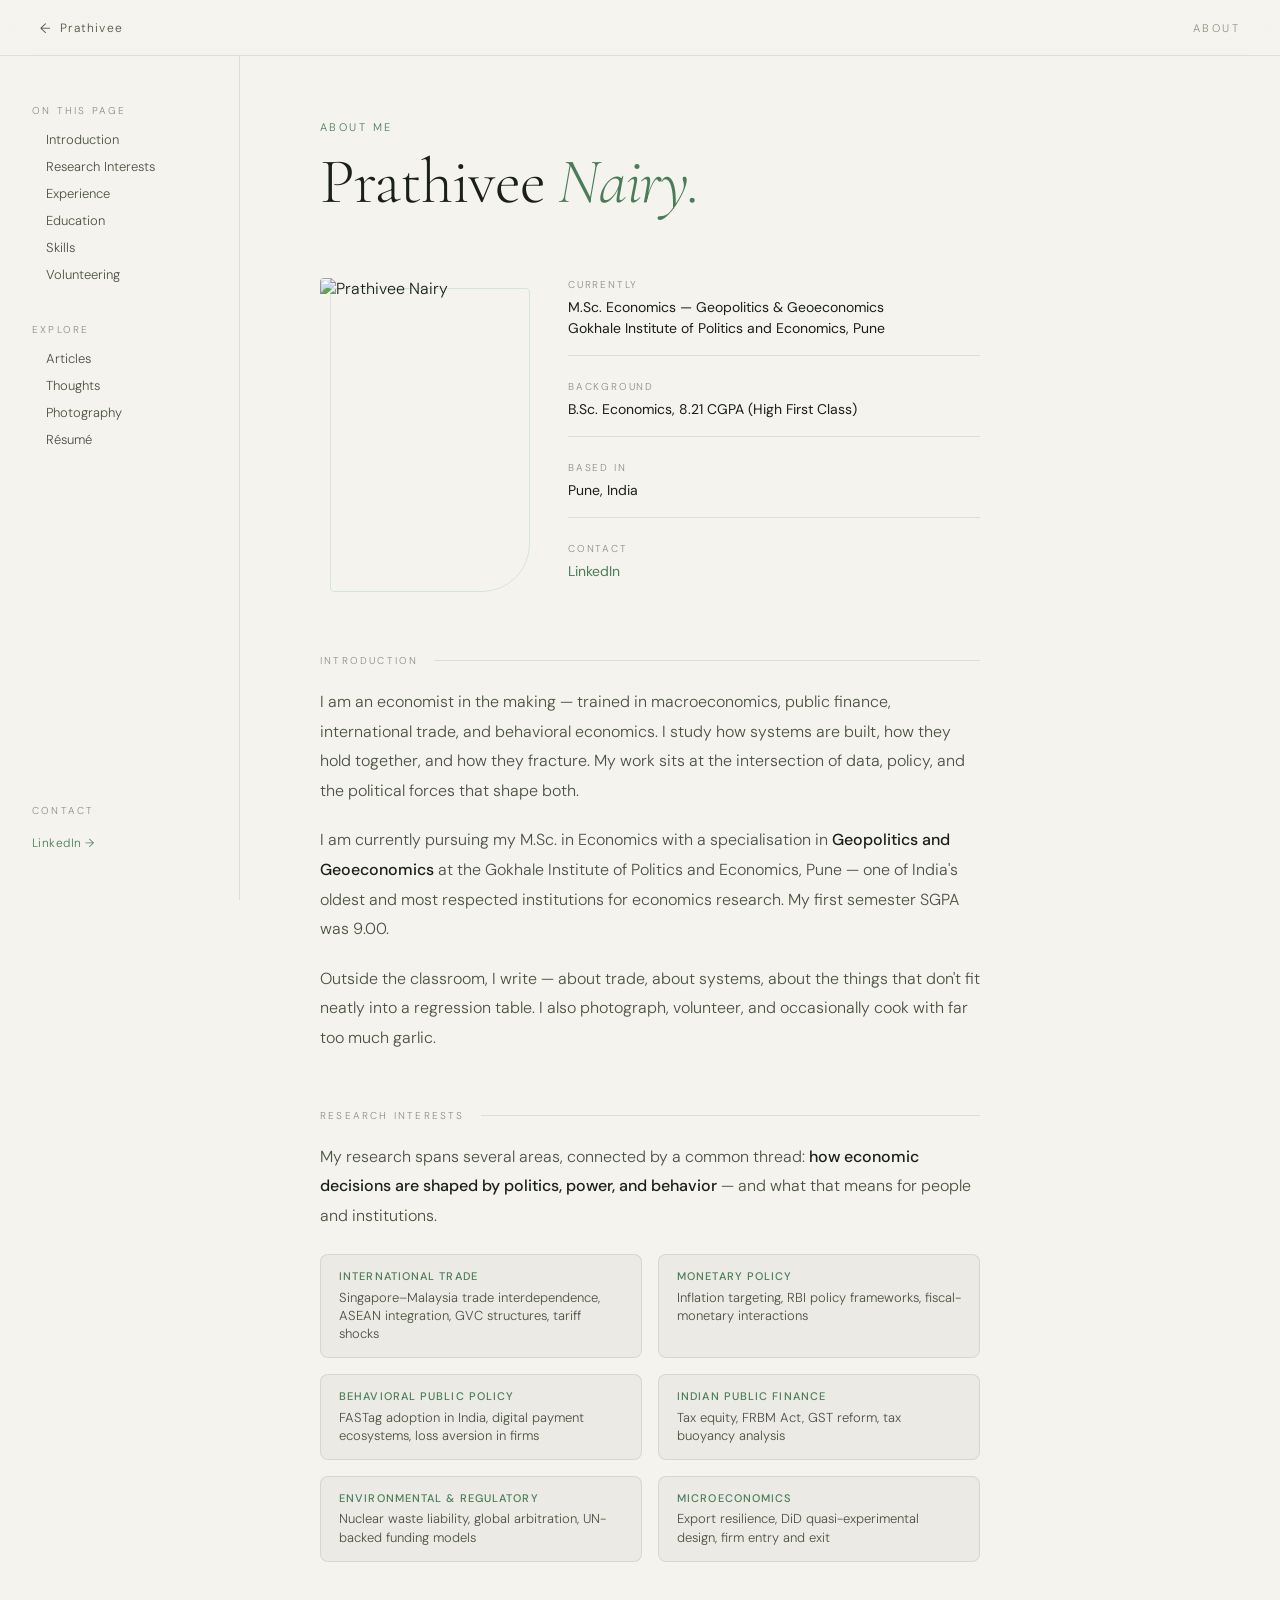
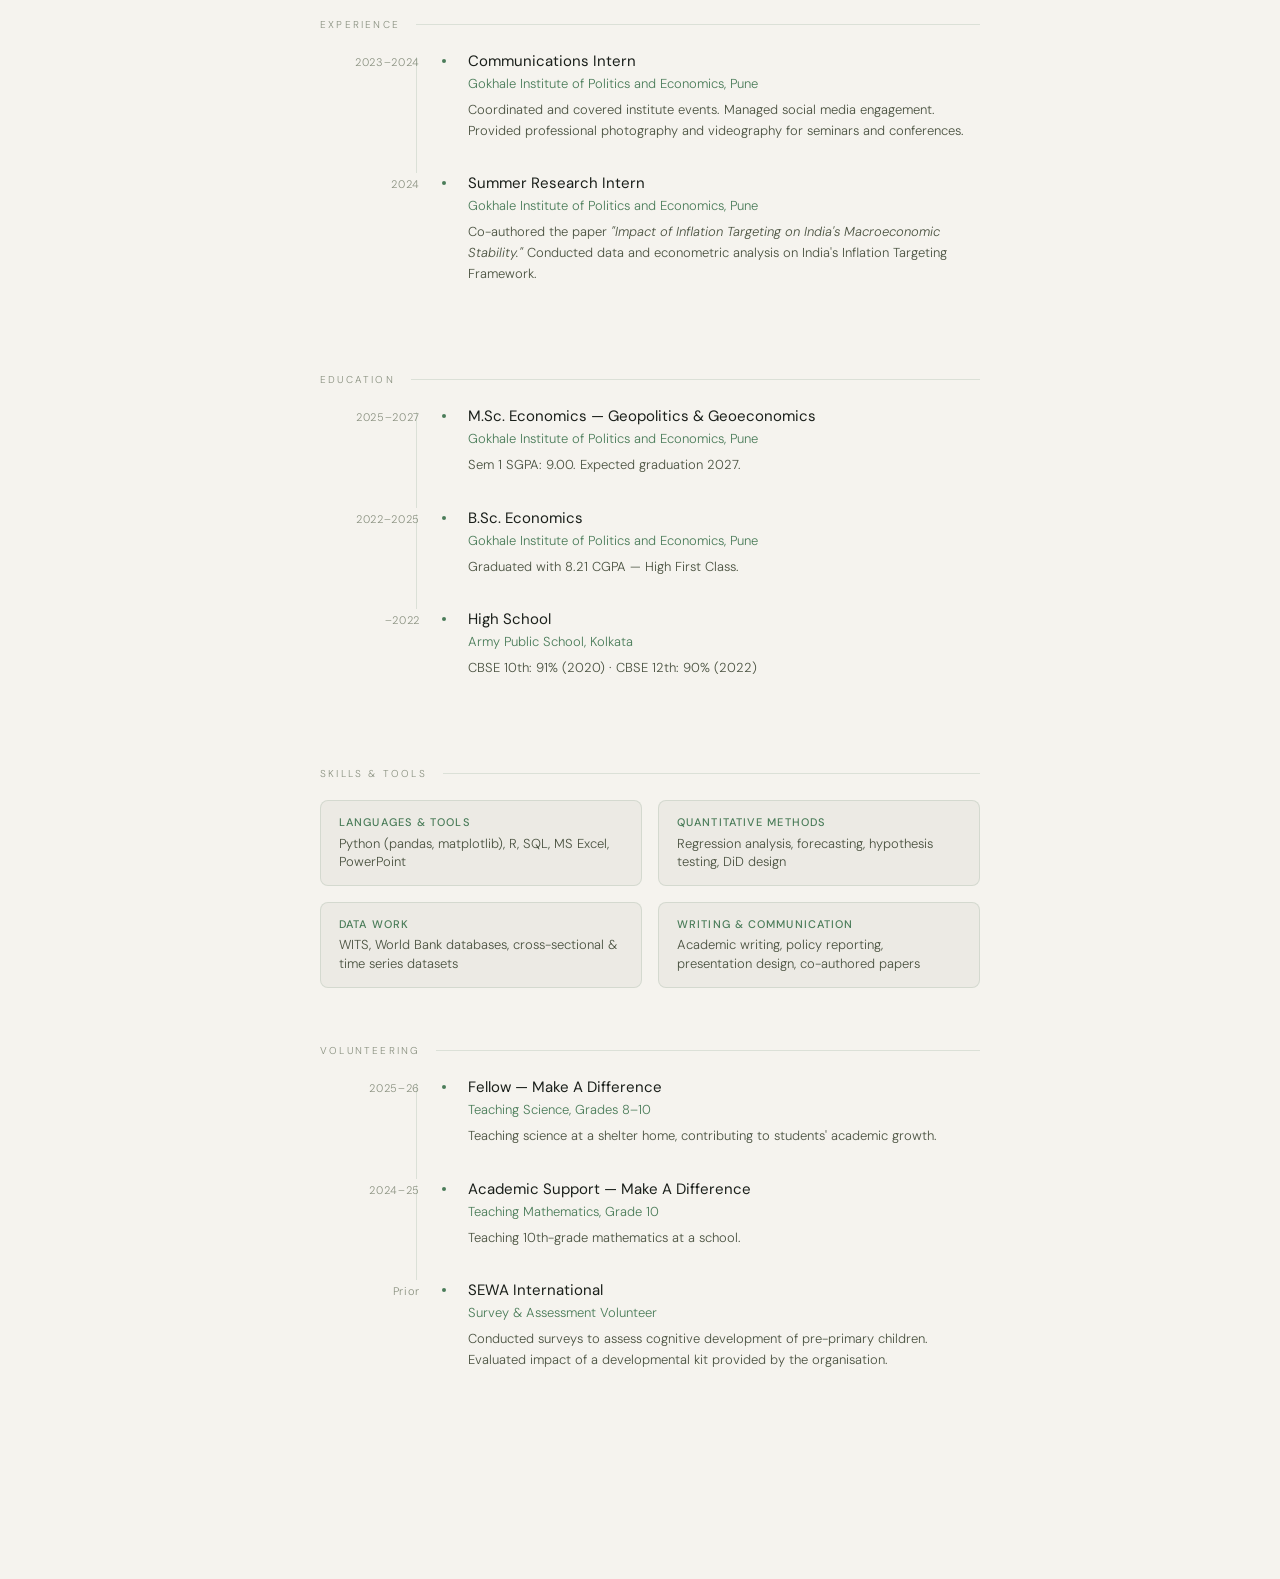
==== about.html @ f4cf57cb "Rename about to about.html" ====
<!DOCTYPE html>
<html lang="en">
<head>
  <meta charset="UTF-8" />
  <meta name="viewport" content="width=device-width, initial-scale=1.0" />
  <title>About — Prathivee</title>
  <meta name="description" content="About Prathivee Nairy — economist, researcher, and writer based in Pune." />

  <link rel="preconnect" href="https://fonts.googleapis.com" />
  <link rel="preconnect" href="https://fonts.gstatic.com" crossorigin />
  <link href="https://fonts.googleapis.com/css2?family=Cormorant+Garamond:ital,wght@0,300;0,400;0,600;1,300;1,400&family=DM+Sans:wght@300;400;500&display=swap" rel="stylesheet" />

  <style>
    *, *::before, *::after { margin: 0; padding: 0; box-sizing: border-box; }
    html { font-size: 16px; scroll-behavior: smooth; }

    :root {
      /* Page palette — light, readable */
      --bg:           #f5f3ee;
      --surface:      #eceae4;
      --text-primary: #1a1f1a;
      --text-secondary: #4a5240;
      --text-tertiary:  #8a9180;
      /* Green accents from homepage */
      --green-muted:  #4a7c59;
      --green-bright: #6aad80;
      --green-dim:    #d4e4da;
      --border:       rgba(74,124,89,0.15);
      --ease: cubic-bezier(0.25, 0.46, 0.45, 0.94);
    }

    body {
      background: var(--bg);
      color: var(--text-primary);
      font-family: 'DM Sans', sans-serif;
      font-weight: 300;
      min-height: 100vh;
      -webkit-font-smoothing: antialiased;
    }

    /* ── TOP BAR ── */
    .topbar {
      position: fixed;
      top: 0; left: 0; right: 0;
      z-index: 100;
      height: 56px;
      background: rgba(245, 243, 238, 0.92);
      backdrop-filter: blur(12px);
      border-bottom: 1px solid var(--border);
      display: flex;
      align-items: center;
      justify-content: space-between;
      padding: 0 40px;
    }
    .topbar-back {
      font-size: 12px;
      letter-spacing: 0.1em;
      color: var(--text-secondary);
      text-decoration: none;
      display: flex;
      align-items: center;
      gap: 8px;
      transition: color 0.2s ease;
    }
    .topbar-back:hover { color: var(--green-muted); }
    .topbar-back::before { content: '←'; font-size: 14px; }

    .topbar-section {
      font-size: 11px;
      letter-spacing: 0.22em;
      text-transform: uppercase;
      color: var(--text-tertiary);
    }

    /* ── LAYOUT ── */
    .page-layout {
      display: grid;
      grid-template-columns: 240px 1fr;
      min-height: 100vh;
      padding-top: 56px;
    }

    /* ── SIDEBAR ── */
    .sidebar {
      position: sticky;
      top: 56px;
      height: calc(100vh - 56px);
      overflow-y: auto;
      border-right: 1px solid var(--border);
      padding: 48px 32px;
      display: flex;
      flex-direction: column;
      gap: 40px;
    }

    .sidebar-group-label {
      font-size: 10px;
      letter-spacing: 0.22em;
      text-transform: uppercase;
      color: var(--text-tertiary);
      margin-bottom: 14px;
    }

    .sidebar-links {
      list-style: none;
      display: flex;
      flex-direction: column;
      gap: 10px;
    }
    .sidebar-links a {
      font-size: 13px;
      font-weight: 300;
      color: var(--text-secondary);
      text-decoration: none;
      padding-left: 12px;
      border-left: 2px solid transparent;
      transition: color 0.2s ease, border-color 0.2s ease;
      display: block;
    }
    .sidebar-links a:hover,
    .sidebar-links a.active {
      color: var(--green-muted);
      border-left-color: var(--green-muted);
    }

    .sidebar-contact {
      margin-top: auto;
    }
    .sidebar-contact a {
      font-size: 12px;
      color: var(--green-muted);
      text-decoration: none;
      letter-spacing: 0.04em;
      transition: opacity 0.2s ease;
    }
    .sidebar-contact a:hover { opacity: 0.7; }

    /* ── MAIN CONTENT ── */
    .main-content {
      padding: 64px 80px 120px;
      max-width: 820px;
    }

    /* ── PAGE HEADER ── */
    .page-header {
      margin-bottom: 64px;
      opacity: 0;
      animation: fadeUp 0.7s var(--ease) 0.1s forwards;
    }
    .page-header-label {
      font-size: 11px;
      letter-spacing: 0.22em;
      text-transform: uppercase;
      color: var(--green-muted);
      margin-bottom: 16px;
    }
    .page-header h1 {
      font-family: 'Cormorant Garamond', serif;
      font-size: clamp(40px, 5vw, 64px);
      font-weight: 300;
      line-height: 1.0;
      letter-spacing: -0.02em;
      color: var(--text-primary);
    }
    .page-header h1 em {
      font-style: italic;
      color: var(--green-muted);
    }

    /* ── ABOUT INTRO ROW ── */
    .about-intro {
      display: grid;
      grid-template-columns: 200px 1fr;
      gap: 48px;
      margin-bottom: 72px;
      opacity: 0;
      animation: fadeUp 0.7s var(--ease) 0.25s forwards;
    }

    .about-photo {
      position: relative;
    }
    .about-photo img {
      width: 100%;
      aspect-ratio: 3/4;
      object-fit: cover;
      object-position: center top;
      border-radius: 4px 4px 48px 4px;
      filter: grayscale(10%);
      display: block;
    }
    .about-photo::after {
      content: '';
      position: absolute;
      top: 10px; left: 10px; right: -10px; bottom: -10px;
      border: 1px solid var(--green-dim);
      border-radius: 4px 4px 48px 4px;
      z-index: -1;
    }

    .about-quick {
      display: flex;
      flex-direction: column;
      justify-content: center;
      gap: 24px;
    }

    .quick-fact {
      border-bottom: 1px solid var(--border);
      padding-bottom: 16px;
    }
    .quick-fact:last-child { border-bottom: none; padding-bottom: 0; }
    .quick-fact-label {
      font-size: 10px;
      letter-spacing: 0.18em;
      text-transform: uppercase;
      color: var(--text-tertiary);
      margin-bottom: 6px;
    }
    .quick-fact-value {
      font-size: 14px;
      font-weight: 400;
      color: var(--text-primary);
      line-height: 1.5;
    }
    .quick-fact-value a {
      color: var(--green-muted);
      text-decoration: none;
    }
    .quick-fact-value a:hover { text-decoration: underline; }

    /* ── BIO SECTIONS ── */
    .bio-section {
      margin-bottom: 56px;
      opacity: 0;
      animation: fadeUp 0.7s var(--ease) 0.4s forwards;
    }
    .bio-section + .bio-section {
      animation-delay: 0.55s;
    }
    .bio-section:nth-child(4) { animation-delay: 0.7s; }

    .bio-section-label {
      font-size: 10px;
      letter-spacing: 0.22em;
      text-transform: uppercase;
      color: var(--text-tertiary);
      margin-bottom: 20px;
      display: flex;
      align-items: center;
      gap: 16px;
    }
    .bio-section-label::after {
      content: '';
      flex: 1;
      height: 1px;
      background: var(--border);
    }

    .bio-text {
      font-size: 16px;
      font-weight: 300;
      line-height: 1.85;
      color: var(--text-secondary);
    }
    .bio-text p + p { margin-top: 20px; }
    .bio-text strong {
      font-weight: 500;
      color: var(--text-primary);
    }

    /* ── SKILLS GRID ── */
    .skills-grid {
      display: grid;
      grid-template-columns: 1fr 1fr;
      gap: 16px;
      margin-top: 8px;
    }
    .skill-tag {
      background: var(--surface);
      border: 1px solid var(--border);
      border-radius: 8px;
      padding: 14px 18px;
      font-size: 13px;
      color: var(--text-secondary);
      line-height: 1.4;
    }
    .skill-tag strong {
      display: block;
      font-size: 11px;
      letter-spacing: 0.1em;
      text-transform: uppercase;
      color: var(--green-muted);
      margin-bottom: 4px;
      font-weight: 500;
    }

    /* ── TIMELINE (Education / Experience) ── */
    .timeline {
      display: flex;
      flex-direction: column;
      gap: 0;
      margin-top: 8px;
    }
    .timeline-item {
      display: grid;
      grid-template-columns: 100px 1fr;
      gap: 24px;
      padding-bottom: 32px;
      position: relative;
    }
    .timeline-item::before {
      content: '';
      position: absolute;
      left: 96px;
      top: 6px;
      bottom: 0;
      width: 1px;
      background: var(--border);
    }
    .timeline-item:last-child::before { display: none; }

    .timeline-date {
      font-size: 11px;
      letter-spacing: 0.06em;
      color: var(--text-tertiary);
      padding-top: 4px;
      text-align: right;
    }
    .timeline-body { padding-left: 24px; position: relative; }
    .timeline-body::before {
      content: '';
      position: absolute;
      left: -4px; top: 6px;
      width: 8px; height: 8px;
      border-radius: 50%;
      background: var(--green-muted);
      border: 2px solid var(--bg);
    }

    .timeline-title {
      font-size: 15px;
      font-weight: 400;
      color: var(--text-primary);
      margin-bottom: 4px;
    }
    .timeline-subtitle {
      font-size: 13px;
      color: var(--green-muted);
      margin-bottom: 8px;
    }
    .timeline-desc {
      font-size: 13px;
      color: var(--text-secondary);
      line-height: 1.6;
    }

    /* ── ANIMATIONS ── */
    @keyframes fadeUp {
      from { opacity: 0; transform: translateY(16px); }
      to   { opacity: 1; transform: translateY(0); }
    }

    /* ── RESPONSIVE ── */
    @media (max-width: 900px) {
      .page-layout { grid-template-columns: 1fr; }
      .sidebar {
        position: static;
        height: auto;
        border-right: none;
        border-bottom: 1px solid var(--border);
        padding: 24px;
        flex-direction: row;
        flex-wrap: wrap;
        gap: 16px;
      }
      .sidebar-contact { margin-top: 0; }
      .main-content { padding: 40px 24px 80px; }
      .about-intro { grid-template-columns: 1fr; }
      .about-photo { max-width: 200px; }
      .skills-grid { grid-template-columns: 1fr; }
    }
  </style>
</head>
<body>

  <!-- TOP BAR -->
  <nav class="topbar">
    <a class="topbar-back" href="index.html">Prathivee</a>
    <span class="topbar-section">About</span>
  </nav>

  <div class="page-layout">

    <!-- SIDEBAR -->
    <aside class="sidebar">
      <div>
        <p class="sidebar-group-label">On this page</p>
        <ul class="sidebar-links">
          <li><a href="#intro" class="active">Introduction</a></li>
          <li><a href="#research">Research Interests</a></li>
          <li><a href="#experience">Experience</a></li>
          <li><a href="#education">Education</a></li>
          <li><a href="#skills">Skills</a></li>
          <li><a href="#volunteer">Volunteering</a></li>
        </ul>
      </div>
      <div>
        <p class="sidebar-group-label">Explore</p>
        <ul class="sidebar-links">
          <li><a href="articles.html">Articles</a></li>
          <li><a href="thoughts.html">Thoughts</a></li>
          <li><a href="photography.html">Photography</a></li>
          <li><a href="resume.html">Résumé</a></li>
        </ul>
      </div>
      <div class="sidebar-contact">
        <p class="sidebar-group-label">Contact</p>
        <a href="https://www.linkedin.com/in/prathivee/" target="_blank" rel="noopener">LinkedIn →</a>
      </div>
    </aside>

    <!-- MAIN -->
    <main class="main-content">

      <!-- HEADER -->
      <header class="page-header" id="intro">
        <p class="page-header-label">About Me</p>
        <h1>Prathivee <em>Nairy.</em></h1>
      </header>

      <!-- PHOTO + QUICK FACTS -->
      <div class="about-intro">
        <div class="about-photo">
          <img src="prathivee-1.jpg" alt="Prathivee Nairy" />
        </div>
        <div class="about-quick">
          <div class="quick-fact">
            <p class="quick-fact-label">Currently</p>
            <p class="quick-fact-value">M.Sc. Economics — Geopolitics & Geoeconomics<br>Gokhale Institute of Politics and Economics, Pune</p>
          </div>
          <div class="quick-fact">
            <p class="quick-fact-label">Background</p>
            <p class="quick-fact-value">B.Sc. Economics, 8.21 CGPA (High First Class)</p>
          </div>
          <div class="quick-fact">
            <p class="quick-fact-label">Based in</p>
            <p class="quick-fact-value">Pune, India</p>
          </div>
          <div class="quick-fact">
            <p class="quick-fact-label">Contact</p>
            <p class="quick-fact-value"><a href="https://www.linkedin.com/in/prathivee/" target="_blank" rel="noopener">LinkedIn</a></p>
          </div>
        </div>
      </div>

      <!-- BIO -->
      <section class="bio-section">
        <p class="bio-section-label">Introduction</p>
        <div class="bio-text">
          <p>
            I am an economist in the making — trained in macroeconomics, public finance, 
            international trade, and behavioral economics. I study how systems are built, 
            how they hold together, and how they fracture. My work sits at the intersection 
            of data, policy, and the political forces that shape both.
          </p>
          <p>
            I am currently pursuing my M.Sc. in Economics with a specialisation in 
            <strong>Geopolitics and Geoeconomics</strong> at the Gokhale Institute of 
            Politics and Economics, Pune — one of India's oldest and most respected 
            institutions for economics research. My first semester SGPA was 9.00.
          </p>
          <p>
            Outside the classroom, I write — about trade, about systems, about the things 
            that don't fit neatly into a regression table. I also photograph, volunteer, 
            and occasionally cook with far too much garlic.
          </p>
        </div>
      </section>

      <!-- RESEARCH INTERESTS -->
      <section class="bio-section" id="research">
        <p class="bio-section-label">Research Interests</p>
        <div class="bio-text">
          <p>
            My research spans several areas, connected by a common thread: 
            <strong>how economic decisions are shaped by politics, power, and behavior</strong> 
            — and what that means for people and institutions.
          </p>
        </div>
        <div class="skills-grid" style="margin-top: 24px;">
          <div class="skill-tag"><strong>International Trade</strong>Singapore–Malaysia trade interdependence, ASEAN integration, GVC structures, tariff shocks</div>
          <div class="skill-tag"><strong>Monetary Policy</strong>Inflation targeting, RBI policy frameworks, fiscal-monetary interactions</div>
          <div class="skill-tag"><strong>Behavioral Public Policy</strong>FASTag adoption in India, digital payment ecosystems, loss aversion in firms</div>
          <div class="skill-tag"><strong>Indian Public Finance</strong>Tax equity, FRBM Act, GST reform, tax buoyancy analysis</div>
          <div class="skill-tag"><strong>Environmental & Regulatory</strong>Nuclear waste liability, global arbitration, UN-backed funding models</div>
          <div class="skill-tag"><strong>Microeconomics</strong>Export resilience, DiD quasi-experimental design, firm entry and exit</div>
        </div>
      </section>

      <!-- EXPERIENCE -->
      <section class="bio-section" id="experience">
        <p class="bio-section-label">Experience</p>
        <div class="timeline">
          <div class="timeline-item">
            <span class="timeline-date">2023–2024</span>
            <div class="timeline-body">
              <p class="timeline-title">Communications Intern</p>
              <p class="timeline-subtitle">Gokhale Institute of Politics and Economics, Pune</p>
              <p class="timeline-desc">Coordinated and covered institute events. Managed social media engagement. Provided professional photography and videography for seminars and conferences.</p>
            </div>
          </div>
          <div class="timeline-item">
            <span class="timeline-date">2024</span>
            <div class="timeline-body">
              <p class="timeline-title">Summer Research Intern</p>
              <p class="timeline-subtitle">Gokhale Institute of Politics and Economics, Pune</p>
              <p class="timeline-desc">Co-authored the paper <em>"Impact of Inflation Targeting on India's Macroeconomic Stability."</em> Conducted data and econometric analysis on India's Inflation Targeting Framework.</p>
            </div>
          </div>
        </div>
      </section>

      <!-- EDUCATION -->
      <section class="bio-section" id="education">
        <p class="bio-section-label">Education</p>
        <div class="timeline">
          <div class="timeline-item">
            <span class="timeline-date">2025–2027</span>
            <div class="timeline-body">
              <p class="timeline-title">M.Sc. Economics — Geopolitics & Geoeconomics</p>
              <p class="timeline-subtitle">Gokhale Institute of Politics and Economics, Pune</p>
              <p class="timeline-desc">Sem 1 SGPA: 9.00. Expected graduation 2027.</p>
            </div>
          </div>
          <div class="timeline-item">
            <span class="timeline-date">2022–2025</span>
            <div class="timeline-body">
              <p class="timeline-title">B.Sc. Economics</p>
              <p class="timeline-subtitle">Gokhale Institute of Politics and Economics, Pune</p>
              <p class="timeline-desc">Graduated with 8.21 CGPA — High First Class.</p>
            </div>
          </div>
          <div class="timeline-item">
            <span class="timeline-date">–2022</span>
            <div class="timeline-body">
              <p class="timeline-title">High School</p>
              <p class="timeline-subtitle">Army Public School, Kolkata</p>
              <p class="timeline-desc">CBSE 10th: 91% (2020) · CBSE 12th: 90% (2022)</p>
            </div>
          </div>
        </div>
      </section>

      <!-- SKILLS -->
      <section class="bio-section" id="skills">
        <p class="bio-section-label">Skills & Tools</p>
        <div class="skills-grid">
          <div class="skill-tag"><strong>Languages & Tools</strong>Python (pandas, matplotlib), R, SQL, MS Excel, PowerPoint</div>
          <div class="skill-tag"><strong>Quantitative Methods</strong>Regression analysis, forecasting, hypothesis testing, DiD design</div>
          <div class="skill-tag"><strong>Data Work</strong>WITS, World Bank databases, cross-sectional & time series datasets</div>
          <div class="skill-tag"><strong>Writing & Communication</strong>Academic writing, policy reporting, presentation design, co-authored papers</div>
        </div>
      </section>

      <!-- VOLUNTEER -->
      <section class="bio-section" id="volunteer">
        <p class="bio-section-label">Volunteering</p>
        <div class="timeline">
          <div class="timeline-item">
            <span class="timeline-date">2025–26</span>
            <div class="timeline-body">
              <p class="timeline-title">Fellow — Make A Difference</p>
              <p class="timeline-subtitle">Teaching Science, Grades 8–10</p>
              <p class="timeline-desc">Teaching science at a shelter home, contributing to students' academic growth.</p>
            </div>
          </div>
          <div class="timeline-item">
            <span class="timeline-date">2024–25</span>
            <div class="timeline-body">
              <p class="timeline-title">Academic Support — Make A Difference</p>
              <p class="timeline-subtitle">Teaching Mathematics, Grade 10</p>
              <p class="timeline-desc">Teaching 10th-grade mathematics at a school.</p>
            </div>
          </div>
          <div class="timeline-item">
            <span class="timeline-date">Prior</span>
            <div class="timeline-body">
              <p class="timeline-title">SEWA International</p>
              <p class="timeline-subtitle">Survey & Assessment Volunteer</p>
              <p class="timeline-desc">Conducted surveys to assess cognitive development of pre-primary children. Evaluated impact of a developmental kit provided by the organisation.</p>
            </div>
          </div>
        </div>
      </section>

    </main>
  </div>

  <script>
    // Sidebar active link on scroll
    const sections = document.querySelectorAll('[id]');
    const links = document.querySelectorAll('.sidebar-links a');
    window.addEventListener('scroll', () => {
      let current = '';
      sections.forEach(s => {
        if (window.scrollY >= s.offsetTop - 80) current = s.id;
      });
      links.forEach(a => {
        a.classList.remove('active');
        if (a.getAttribute('href') === '#' + current) a.classList.add('active');
      });
    }, { passive: true });
  </script>

</body>
</html>
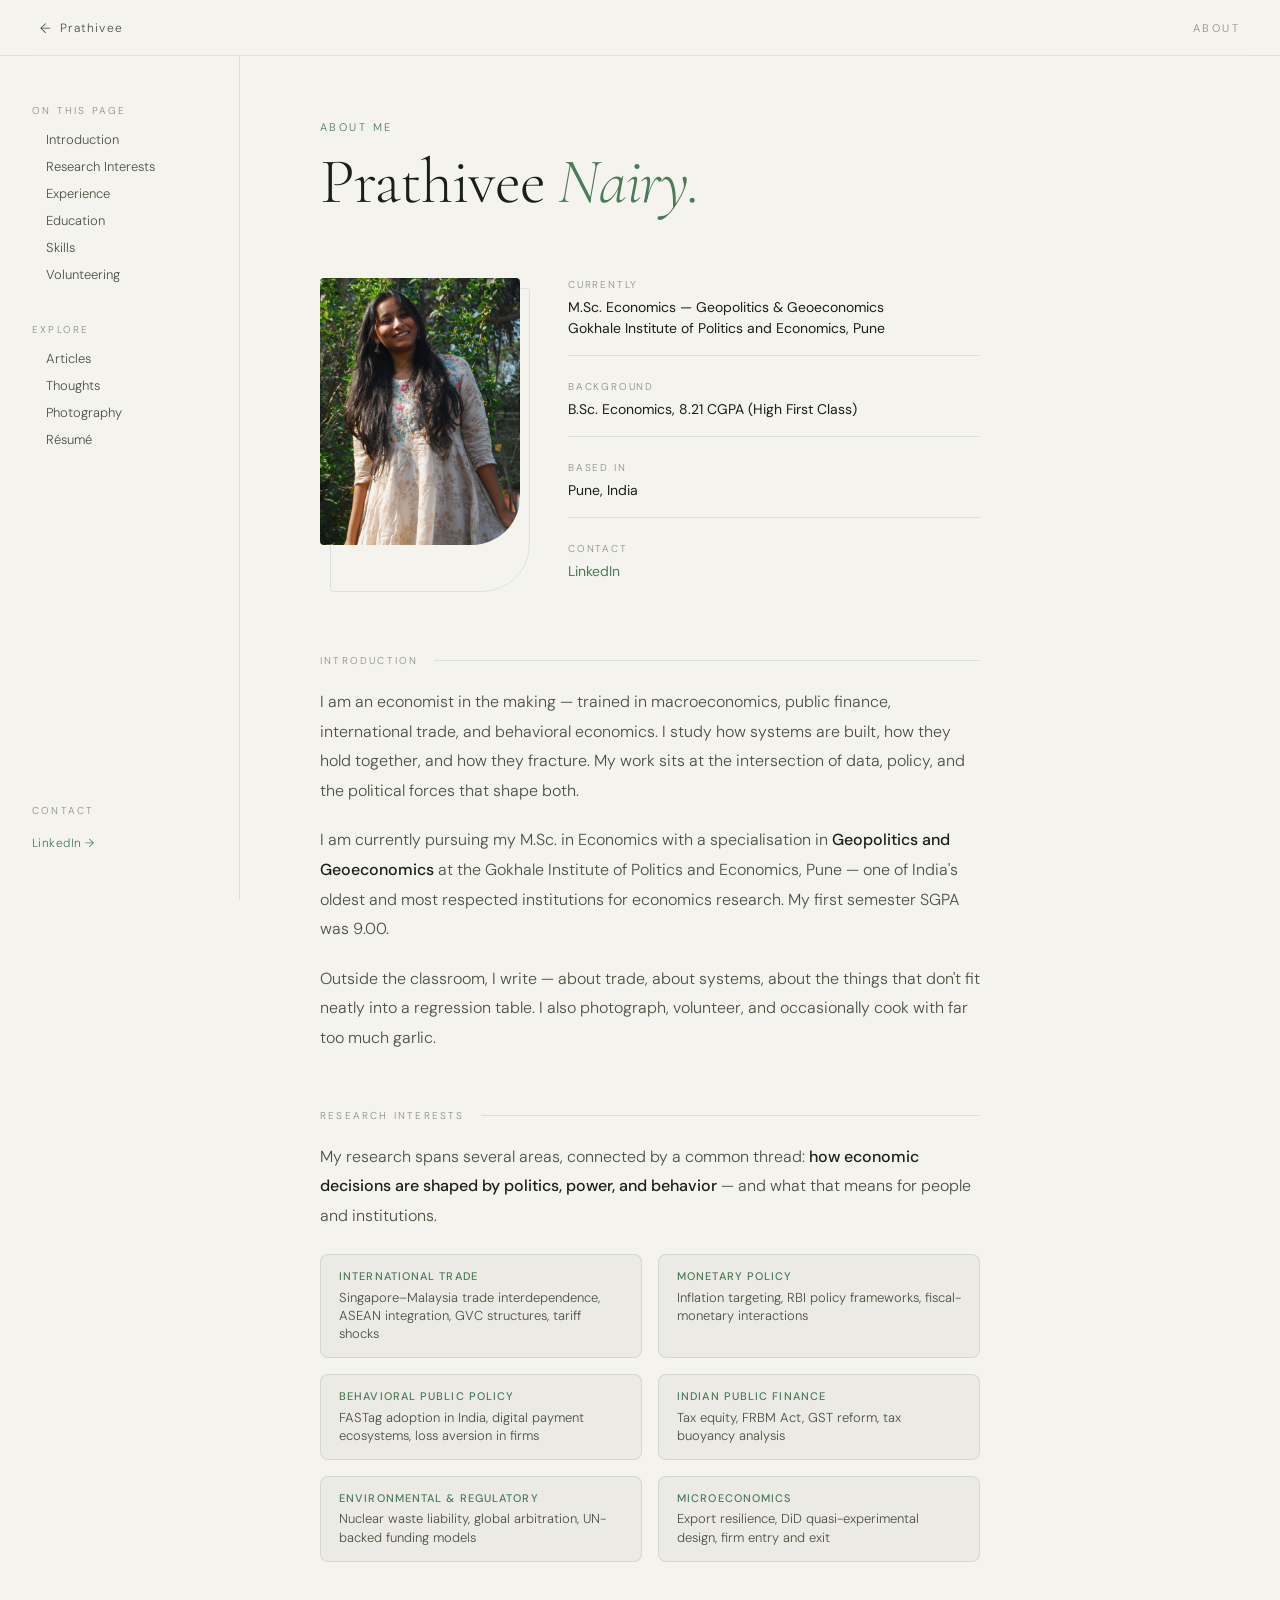
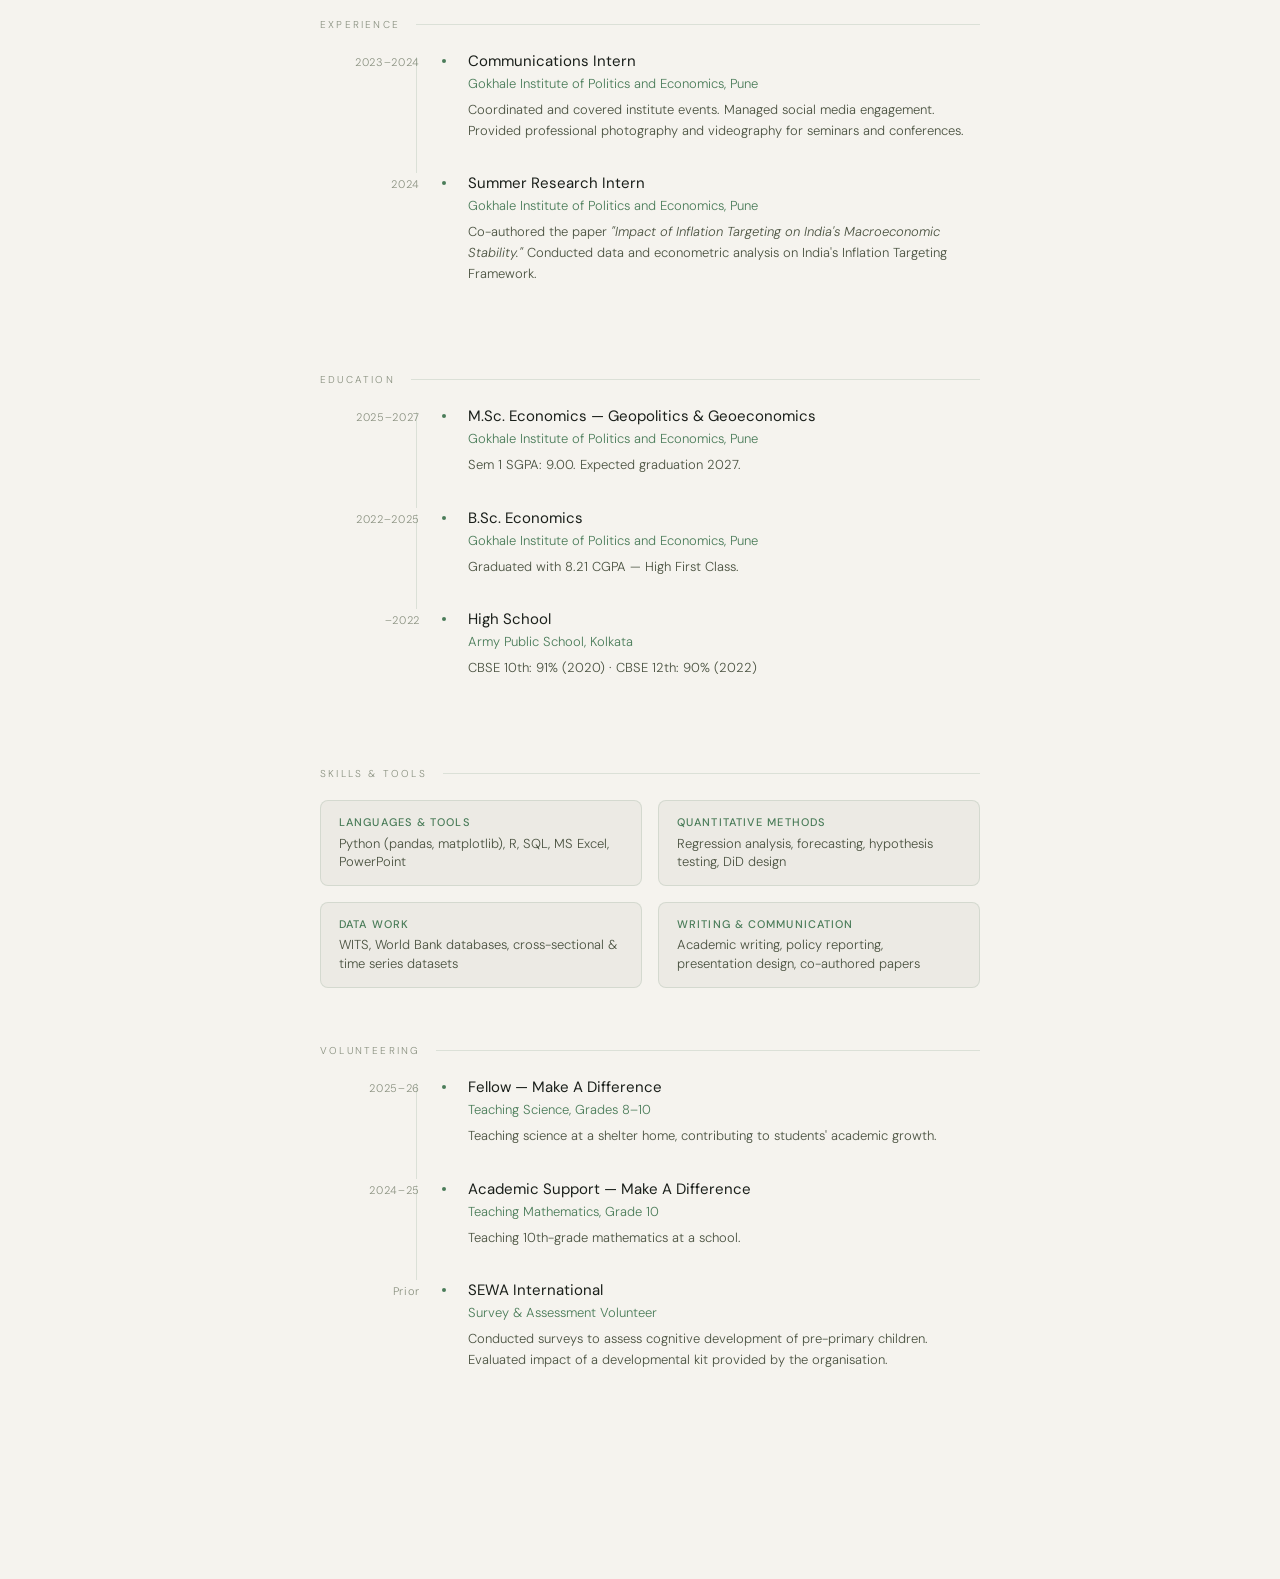
==== commit 8507ae03: "Update about.html" ====
--- a/about.html
+++ b/about.html
@@ -432,7 +432,7 @@
       <!-- PHOTO + QUICK FACTS -->
       <div class="about-intro">
         <div class="about-photo">
-          <img src="prathivee-1.jpg" alt="Prathivee Nairy" />
+          <img src="images/profile/prathivee-1.jpg.JPG" alt="Prathivee Nairy" />
         </div>
         <div class="about-quick">
           <div class="quick-fact">
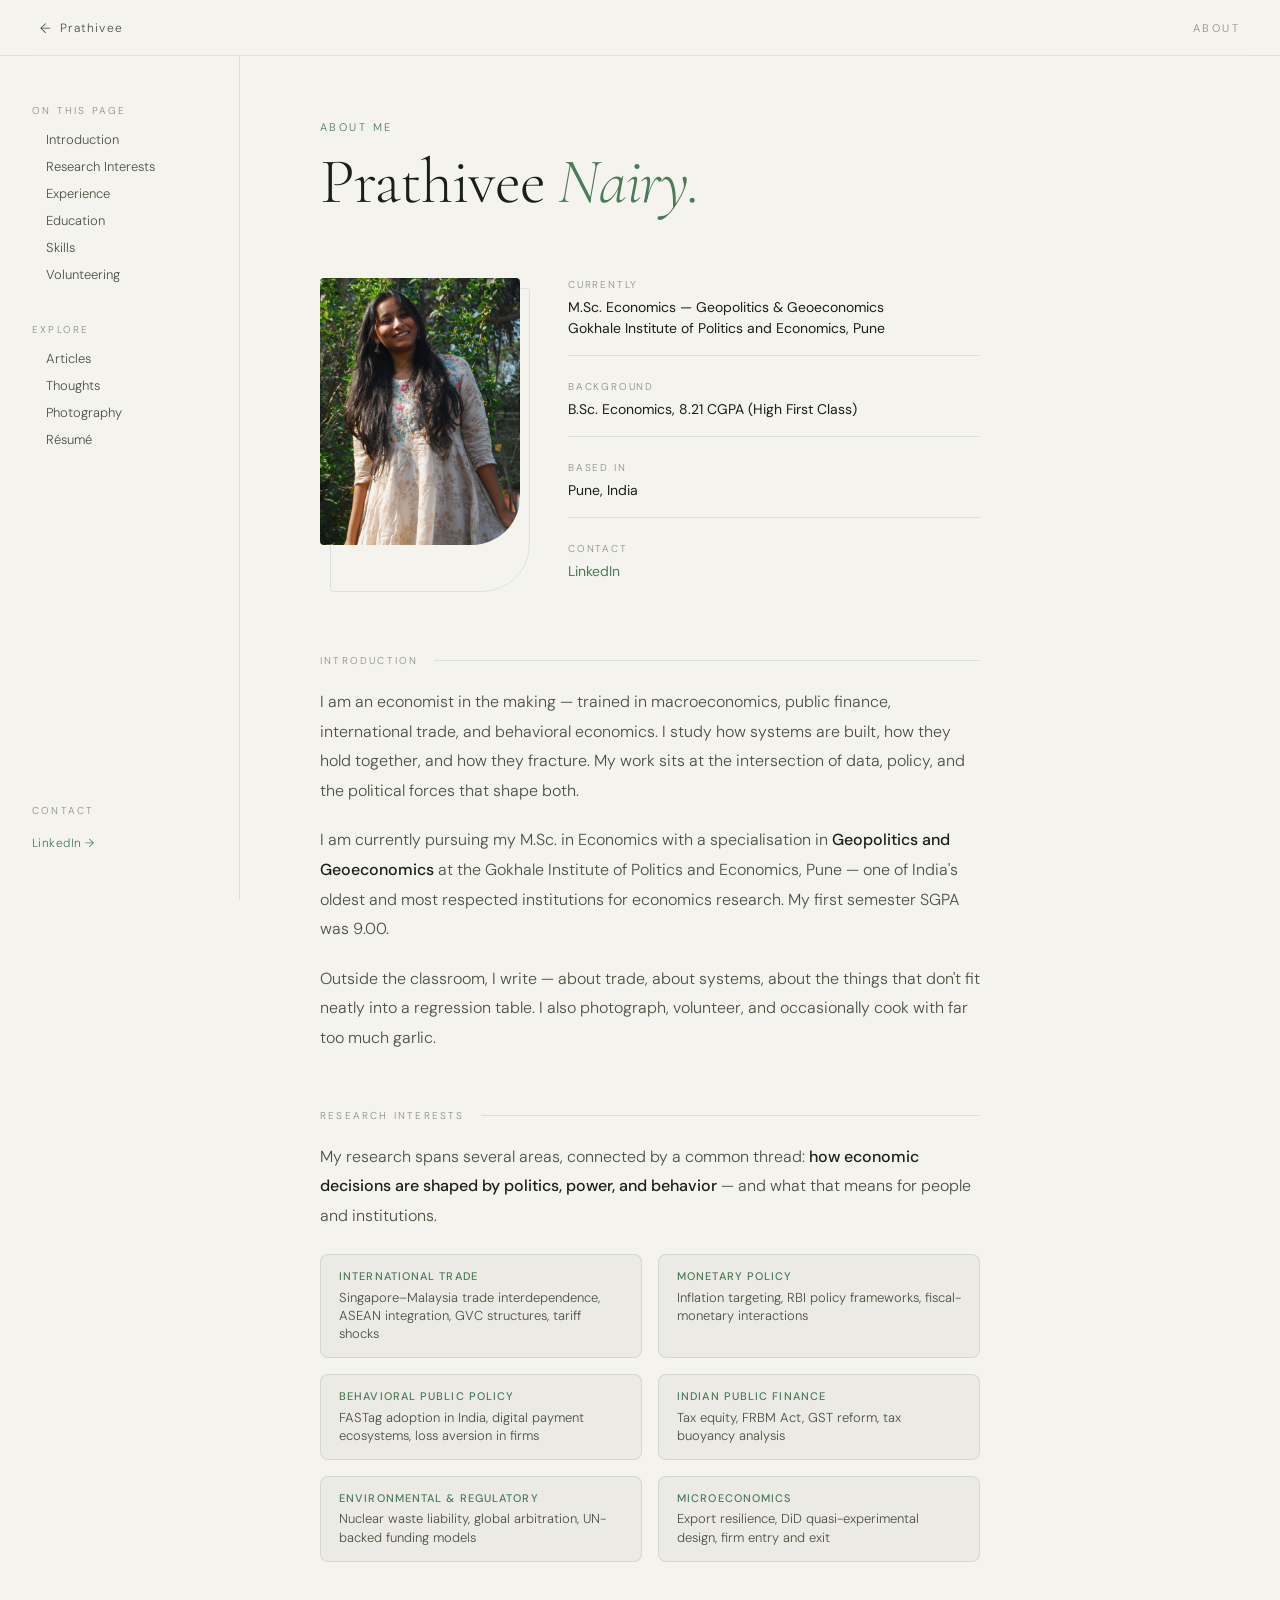
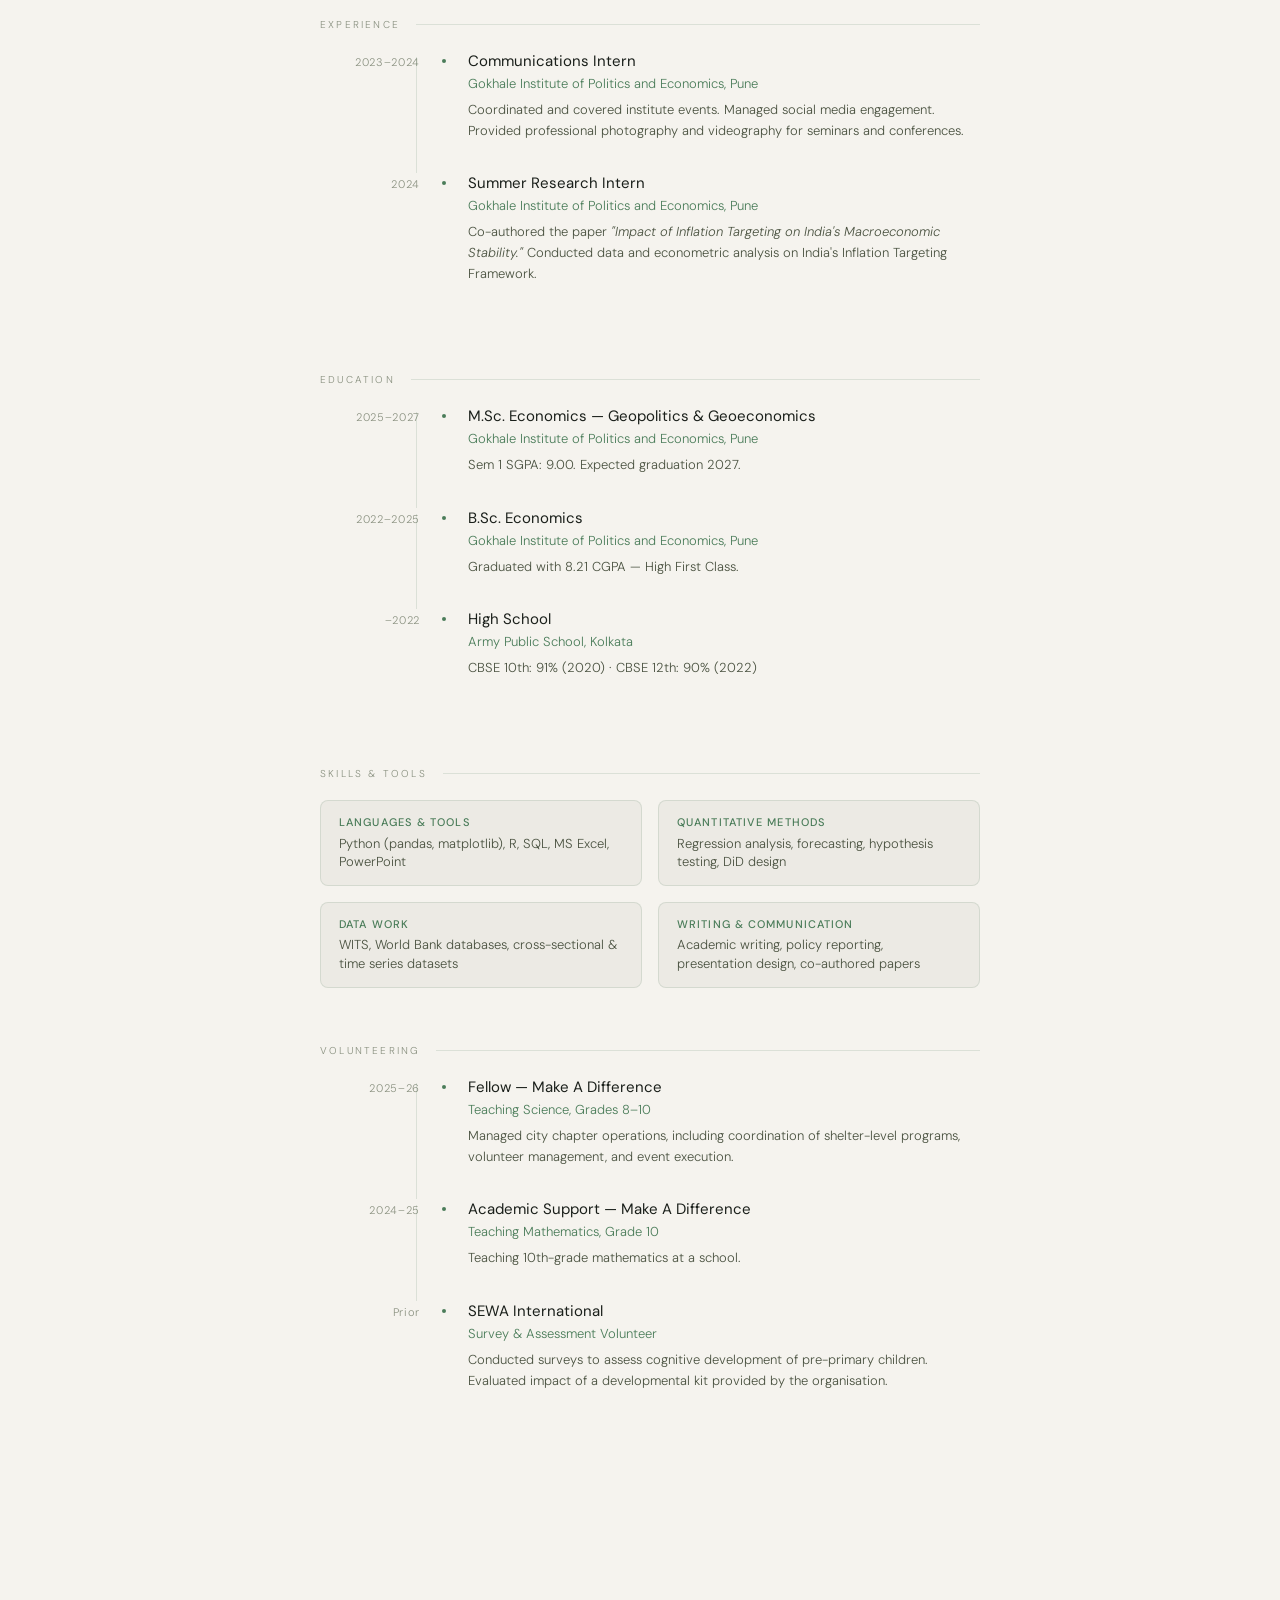
==== commit e291892d: "Update about.html" ====
--- a/about.html
+++ b/about.html
@@ -572,7 +572,7 @@
             <div class="timeline-body">
               <p class="timeline-title">Fellow — Make A Difference</p>
               <p class="timeline-subtitle">Teaching Science, Grades 8–10</p>
-              <p class="timeline-desc">Teaching science at a shelter home, contributing to students' academic growth.</p>
+              <p class="timeline-desc">Managed city chapter operations, including coordination of shelter-level programs, volunteer management, and event execution.</p>
             </div>
           </div>
           <div class="timeline-item">
